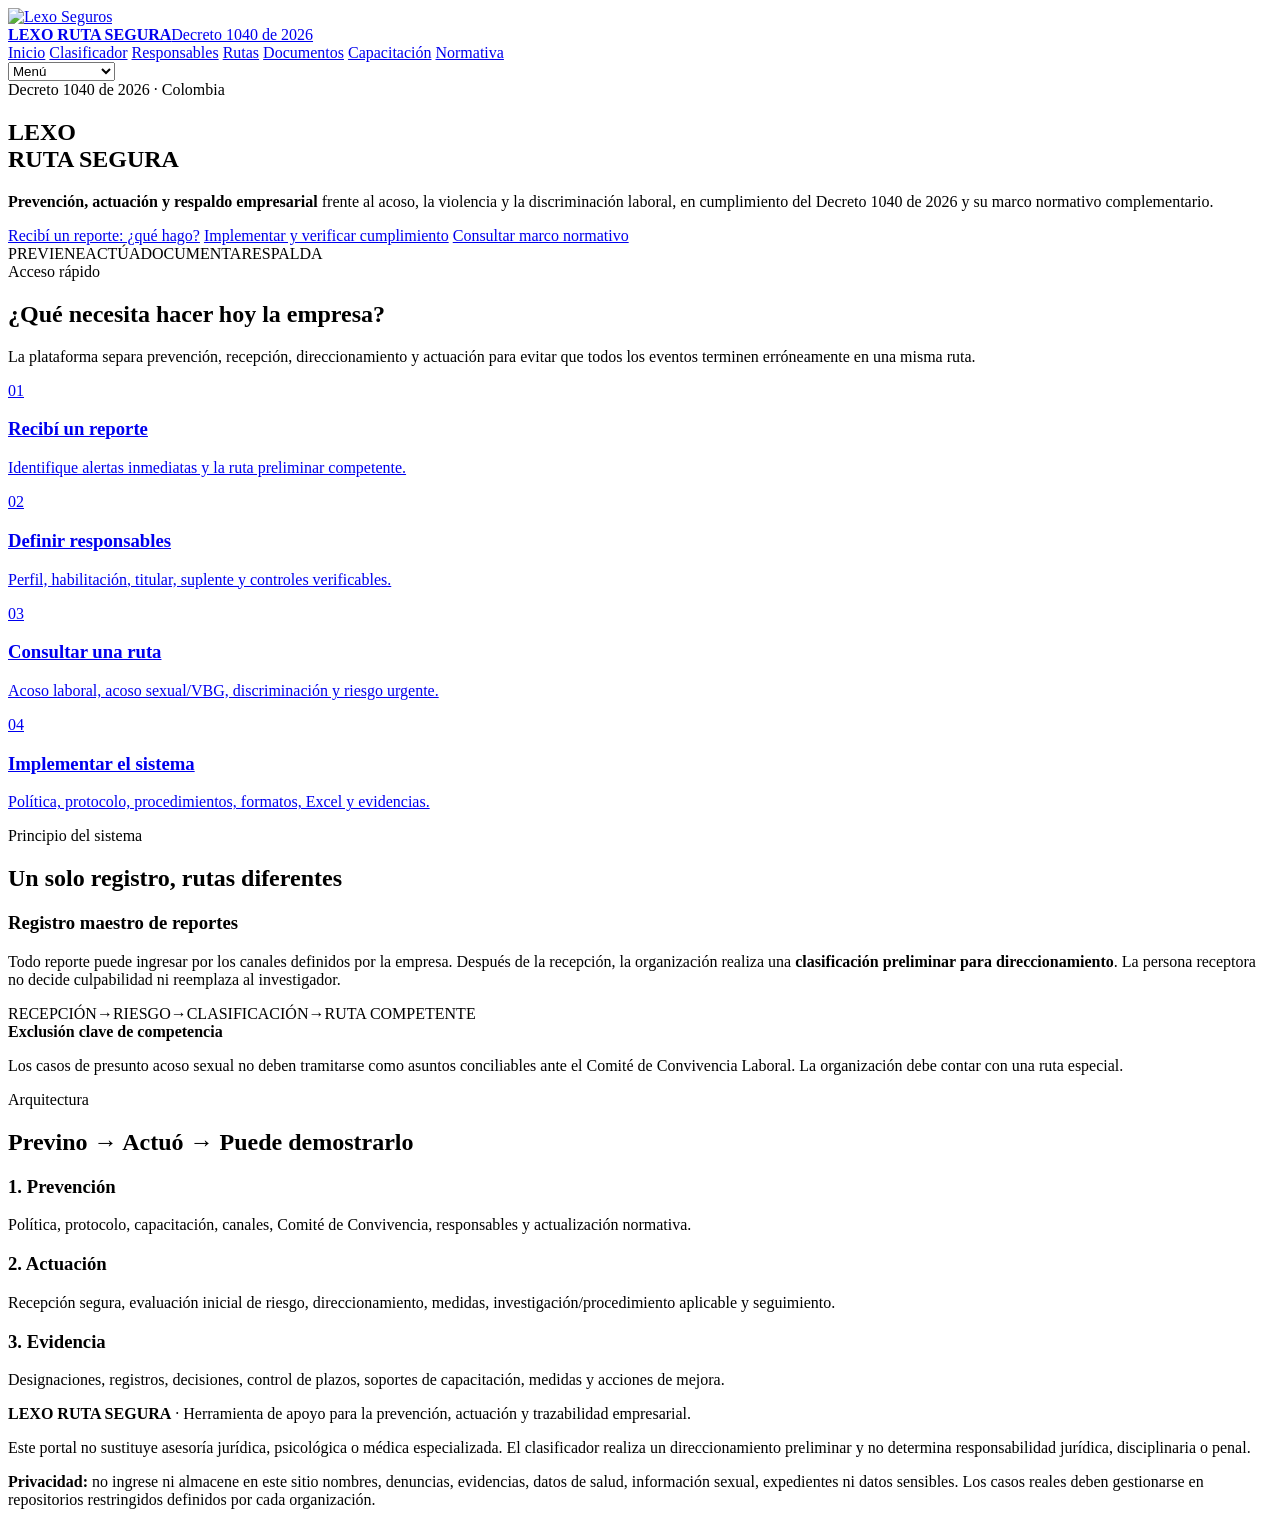
==== index.html @ 1c109109 "Add files via upload" ====
<!doctype html>
<html lang="es">
<head>
<meta charset="utf-8">
<meta name="viewport" content="width=device-width,initial-scale=1">
<title>Inicio · Lexo Ruta Segura</title>
<meta name="description" content="Lexo Ruta Segura: prevención, actuación y respaldo empresarial frente al acoso, violencia y discriminación laboral.">
<link rel="stylesheet" href="css/styles.css">
</head>
<body>

<header class="site-header">
  <div class="container nav">
    <a class="brand" href="index.html">
      <img src="assets/logo-lexo.png" alt="Lexo Seguros">
      <div class="brand-copy"><strong>LEXO RUTA SEGURA</strong><span>Decreto 1040 de 2026</span></div>
    </a>
    <nav class="menu" aria-label="Navegación principal">
      <a href="index.html">Inicio</a>
      <a href="clasificador.html">Clasificador</a>
      <a href="responsables.html">Responsables</a>
      <a href="rutas.html">Rutas</a>
      <a href="documentos.html">Documentos</a>
      <a href="capacitacion.html">Capacitación</a>
      <a href="normativa.html">Normativa</a>
    </nav>
    <select id="mobileNav" class="mobile-menu" aria-label="Menú">
      <option value="">Menú</option>
      <option value="index.html">Inicio</option>
      <option value="clasificador.html">Clasificador</option>
      <option value="responsables.html">Responsables</option>
      <option value="rutas.html">Rutas</option>
      <option value="documentos.html">Documentos</option>
      <option value="capacitacion.html">Capacitación</option>
      <option value="normativa.html">Normativa</option>
    </select>
  </div>
</header>


<main>
<section class="hero">
  <div class="container">
    <div class="kicker">Decreto 1040 de 2026 · Colombia</div>
    <h1>LEXO<br>RUTA SEGURA</h1>
    <p class="lead"><strong>Prevención, actuación y respaldo empresarial</strong> frente al acoso, la violencia y la discriminación laboral, en cumplimiento del Decreto 1040 de 2026 y su marco normativo complementario.</p>
    <div class="hero-actions">
      <a class="btn btn-primary" href="clasificador.html">Recibí un reporte: ¿qué hago?</a>
      <a class="btn btn-dark" href="documentos.html">Implementar y verificar cumplimiento</a>
      <a class="btn btn-light" href="normativa.html">Consultar marco normativo</a>
    </div>
    <div class="tag-row">
      <span class="tag">PREVIENE</span><span class="tag">ACTÚA</span><span class="tag">DOCUMENTA</span><span class="tag">RESPALDA</span>
    </div>
  </div>
</section>

<section class="section">
<div class="container">
  <div class="section-head"><div><div class="kicker">Acceso rápido</div><h2>¿Qué necesita hacer hoy la empresa?</h2></div><p>La plataforma separa prevención, recepción, direccionamiento y actuación para evitar que todos los eventos terminen erróneamente en una misma ruta.</p></div>
  <div class="grid grid-4">
    <a class="card card-link" href="clasificador.html"><span class="num">01</span><h3>Recibí un reporte</h3><p>Identifique alertas inmediatas y la ruta preliminar competente.</p></a>
    <a class="card card-link" href="responsables.html"><span class="num">02</span><h3>Definir responsables</h3><p>Perfil, habilitación, titular, suplente y controles verificables.</p></a>
    <a class="card card-link" href="rutas.html"><span class="num">03</span><h3>Consultar una ruta</h3><p>Acoso laboral, acoso sexual/VBG, discriminación y riesgo urgente.</p></a>
    <a class="card card-link" href="documentos.html"><span class="num">04</span><h3>Implementar el sistema</h3><p>Política, protocolo, procedimientos, formatos, Excel y evidencias.</p></a>
  </div>
</div>
</section>

<section class="section soft">
<div class="container">
  <div class="section-head"><div><div class="kicker">Principio del sistema</div><h2>Un solo registro, rutas diferentes</h2></div></div>
  <div class="profile-box">
    <div class="card">
      <h3>Registro maestro de reportes</h3>
      <p>Todo reporte puede ingresar por los canales definidos por la empresa. Después de la recepción, la organización realiza una <strong>clasificación preliminar para direccionamiento</strong>. La persona receptora no decide culpabilidad ni reemplaza al investigador.</p>
      <div class="route"><span>RECEPCIÓN</span><b>→</b><span>RIESGO</span><b>→</b><span>CLASIFICACIÓN</span><b>→</b><span>RUTA COMPETENTE</span></div>
    </div>
    <div class="alert">
      <strong>Exclusión clave de competencia</strong>
      <p>Los casos de presunto acoso sexual no deben tramitarse como asuntos conciliables ante el Comité de Convivencia Laboral. La organización debe contar con una ruta especial.</p>
    </div>
  </div>
</div>
</section>

<section class="section">
<div class="container">
  <div class="section-head"><div><div class="kicker">Arquitectura</div><h2>Previno → Actuó → Puede demostrarlo</h2></div></div>
  <div class="grid grid-3">
    <div class="card"><h3>1. Prevención</h3><p>Política, protocolo, capacitación, canales, Comité de Convivencia, responsables y actualización normativa.</p></div>
    <div class="card"><h3>2. Actuación</h3><p>Recepción segura, evaluación inicial de riesgo, direccionamiento, medidas, investigación/procedimiento aplicable y seguimiento.</p></div>
    <div class="card"><h3>3. Evidencia</h3><p>Designaciones, registros, decisiones, control de plazos, soportes de capacitación, medidas y acciones de mejora.</p></div>
  </div>
</div>
</section>
</main>


<footer>
  <div class="container">
    <strong>LEXO RUTA SEGURA</strong> · Herramienta de apoyo para la prevención, actuación y trazabilidad empresarial.
    <p>Este portal no sustituye asesoría jurídica, psicológica o médica especializada. El clasificador realiza un direccionamiento preliminar y no determina responsabilidad jurídica, disciplinaria o penal.</p>
    <p><strong>Privacidad:</strong> no ingrese ni almacene en este sitio nombres, denuncias, evidencias, datos de salud, información sexual, expedientes ni datos sensibles. Los casos reales deben gestionarse en repositorios restringidos definidos por cada organización.</p>
  </div>
</footer>

<script src="js/app.js"></script>
</body>
</html>
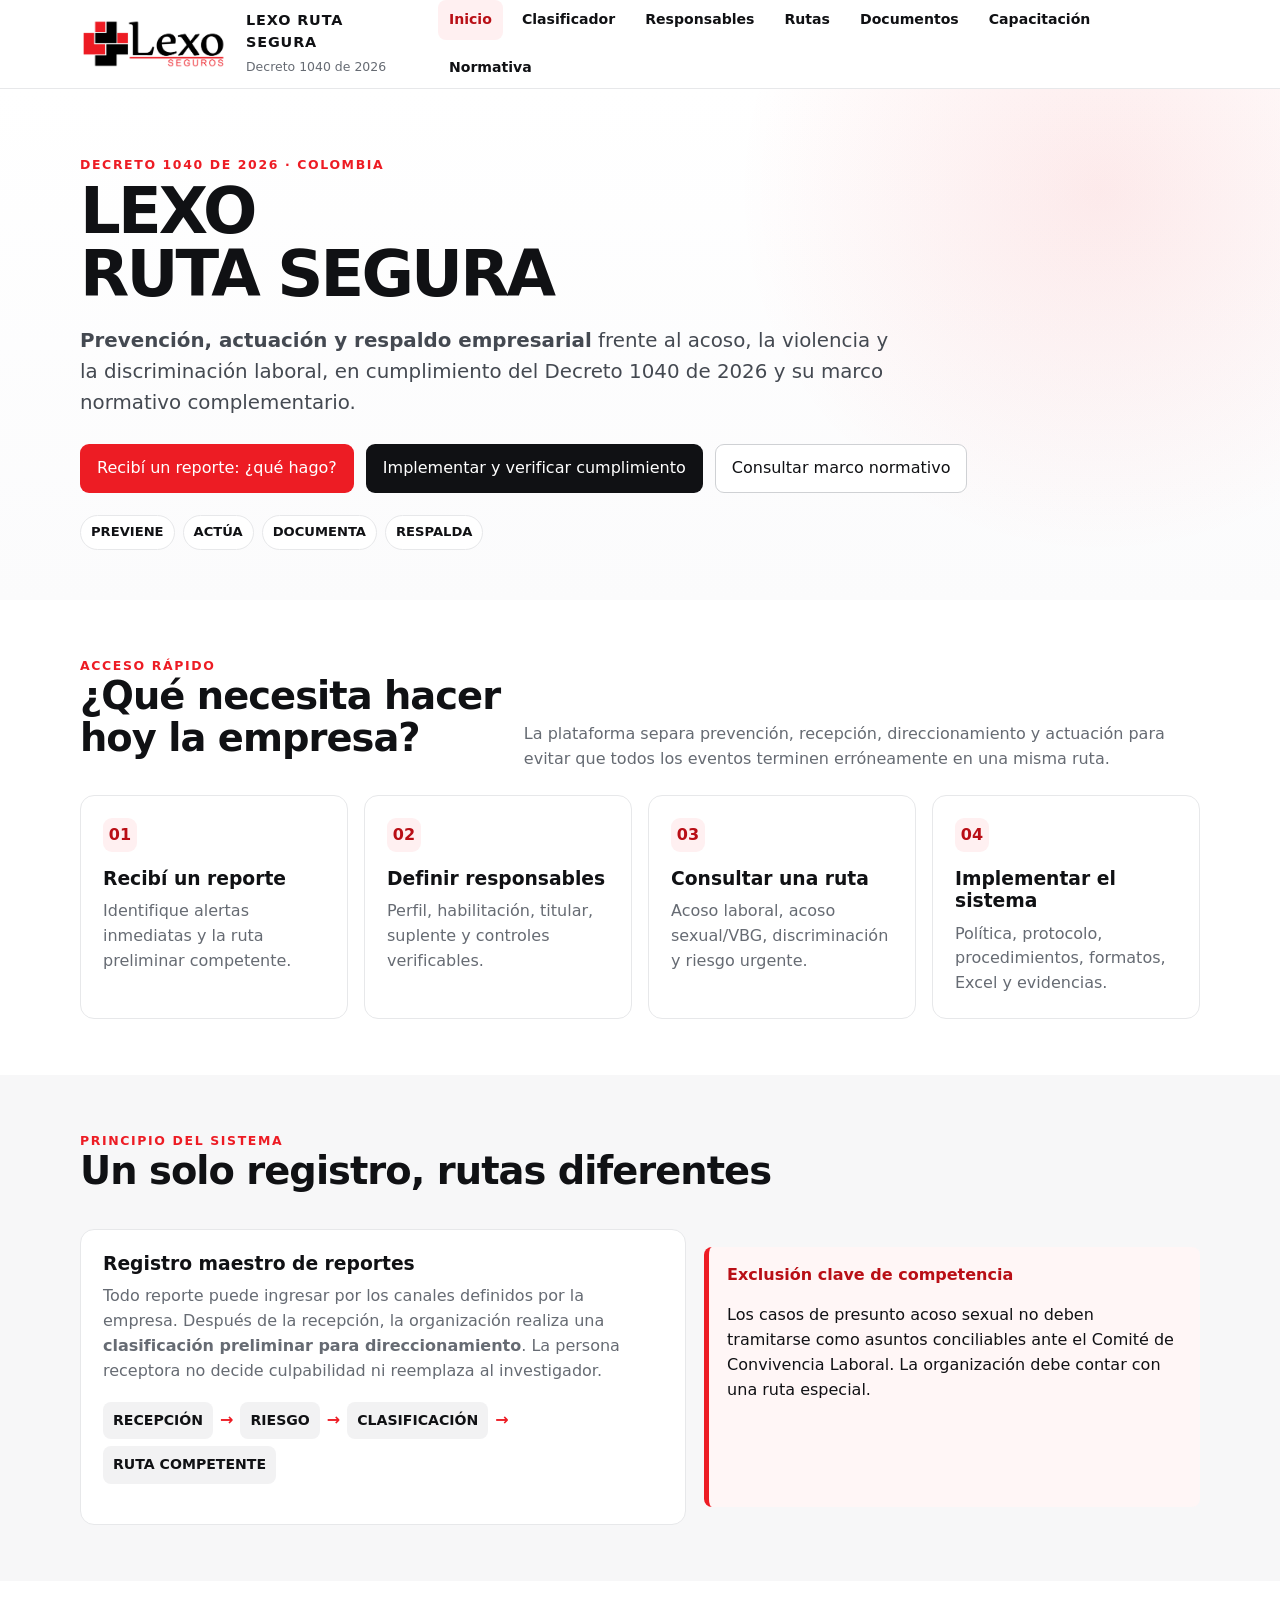
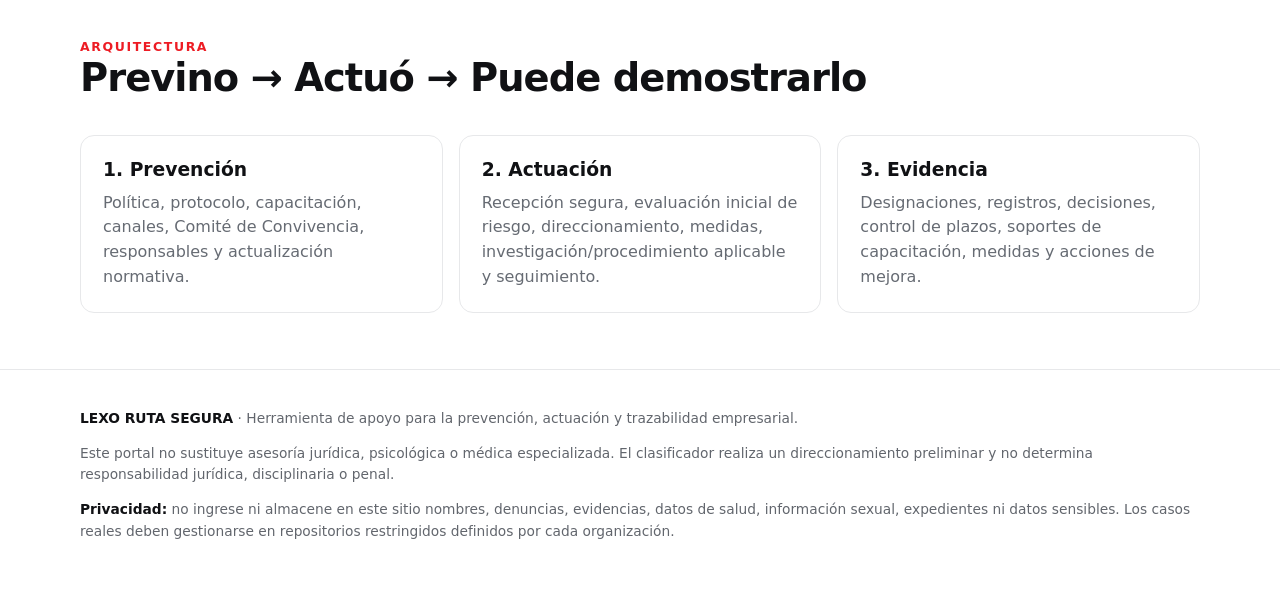
==== commit 255c5496: "Add files via upload" ====
--- a/index.html
+++ b/index.html
@@ -5,14 +5,14 @@
 <meta name="viewport" content="width=device-width,initial-scale=1">
 <title>Inicio · Lexo Ruta Segura</title>
 <meta name="description" content="Lexo Ruta Segura: prevención, actuación y respaldo empresarial frente al acoso, violencia y discriminación laboral.">
-<link rel="stylesheet" href="css/styles.css">
+<link rel="stylesheet" href="styles.css">
 </head>
 <body>
 
 <header class="site-header">
   <div class="container nav">
     <a class="brand" href="index.html">
-      <img src="assets/logo-lexo.png" alt="Lexo Seguros">
+      <img src="logo-lexo.png" alt="Lexo Seguros">
       <div class="brand-copy"><strong>LEXO RUTA SEGURA</strong><span>Decreto 1040 de 2026</span></div>
     </a>
     <nav class="menu" aria-label="Navegación principal">
@@ -105,6 +105,6 @@
   </div>
 </footer>
 
-<script src="js/app.js"></script>
+<script src="app.js"></script>
 </body>
 </html>
--- a/styles.css
+++ b/styles.css
@@ -0,0 +1,139 @@
+
+:root{
+  --lexo-red:#ed1c24;
+  --lexo-red-dark:#b90f16;
+  --ink:#101114;
+  --muted:#666b73;
+  --line:#e7e8ea;
+  --soft:#f7f7f8;
+  --white:#fff;
+  --green:#147a42;
+  --amber:#9a6500;
+  --blue:#195fb0;
+}
+*{box-sizing:border-box}
+html{scroll-behavior:smooth}
+body{
+  margin:0;font-family:Inter,ui-sans-serif,system-ui,-apple-system,BlinkMacSystemFont,"Segoe UI",sans-serif;
+  color:var(--ink);background:var(--white);line-height:1.55;
+}
+a{color:inherit}
+.container{width:min(1120px,calc(100% - 32px));margin:auto}
+.site-header{
+  position:sticky;top:0;z-index:30;background:rgba(255,255,255,.96);backdrop-filter:blur(10px);
+  border-bottom:1px solid var(--line)
+}
+.nav{display:flex;align-items:center;justify-content:space-between;gap:24px;min-height:76px}
+.brand{display:flex;align-items:center;gap:16px;text-decoration:none}
+.brand img{width:150px;max-height:58px;object-fit:contain}
+.brand-copy strong{display:block;font-size:.9rem;letter-spacing:.06em}
+.brand-copy span{font-size:.78rem;color:var(--muted)}
+.menu{display:flex;flex-wrap:wrap;gap:8px}
+.menu a{padding:9px 11px;border-radius:8px;text-decoration:none;font-size:.88rem;font-weight:650}
+.menu a:hover,.menu a.active{background:#fff0f1;color:var(--lexo-red-dark)}
+.hero{
+  padding:66px 0 50px;background:
+  radial-gradient(circle at 86% 20%,rgba(237,28,36,.09),transparent 31%),
+  linear-gradient(180deg,#fff,#fbfbfc)
+}
+.kicker{color:var(--lexo-red);font-weight:800;letter-spacing:.13em;text-transform:uppercase;font-size:.78rem}
+h1{font-size:clamp(2.3rem,5vw,4.9rem);line-height:.99;letter-spacing:-.045em;margin:.35rem 0 1rem}
+h2{font-size:clamp(1.65rem,3vw,2.4rem);line-height:1.1;letter-spacing:-.025em;margin:0 0 .75rem}
+h3{line-height:1.2;margin:.1rem 0 .55rem}
+.lead{max-width:820px;color:#444951;font-size:clamp(1.06rem,1.8vw,1.24rem)}
+.hero-actions,.actions{display:flex;flex-wrap:wrap;gap:12px;margin-top:26px}
+.btn{
+  display:inline-flex;align-items:center;justify-content:center;min-height:46px;padding:11px 16px;
+  border-radius:9px;text-decoration:none;font-weight:750;border:1px solid transparent;cursor:pointer;
+  font:inherit
+}
+.btn-primary{background:var(--lexo-red);color:#fff}
+.btn-primary:hover{background:var(--lexo-red-dark)}
+.btn-dark{background:var(--ink);color:#fff}
+.btn-light{background:#fff;border-color:#cfd1d4}
+.btn-light:hover{border-color:var(--ink)}
+.tag-row{display:flex;flex-wrap:wrap;gap:8px;margin-top:22px}
+.tag{border:1px solid var(--line);padding:6px 10px;border-radius:999px;font-size:.82rem;font-weight:700;background:#fff}
+.section{padding:56px 0}
+.section.soft{background:var(--soft)}
+.section-head{display:flex;justify-content:space-between;align-items:end;gap:20px;margin-bottom:24px}
+.section-head p{max-width:680px;color:var(--muted);margin:0}
+.grid{display:grid;gap:16px}
+.grid-4{grid-template-columns:repeat(4,minmax(0,1fr))}
+.grid-3{grid-template-columns:repeat(3,minmax(0,1fr))}
+.grid-2{grid-template-columns:repeat(2,minmax(0,1fr))}
+.card{
+  border:1px solid var(--line);border-radius:14px;background:#fff;padding:22px;min-width:0
+}
+.card p{color:var(--muted);margin:.45rem 0 0}
+.card-link{text-decoration:none;transition:.18s ease}
+.card-link:hover{border-color:#c6c8cb;transform:translateY(-2px)}
+.card .num{display:inline-flex;width:34px;height:34px;align-items:center;justify-content:center;background:#fff0f1;color:var(--lexo-red-dark);border-radius:9px;font-weight:900;margin-bottom:14px}
+.alert{border-left:5px solid var(--lexo-red);background:#fff6f6;padding:16px 18px;border-radius:8px;margin:18px 0}
+.alert strong{color:var(--lexo-red-dark)}
+.note{border-left:4px solid var(--ink);background:#f7f7f8;padding:15px 17px;border-radius:8px}
+.safe-note{border-left-color:var(--green);background:#f2fbf6}
+.warning-note{border-left-color:#d38b00;background:#fff9eb}
+table{width:100%;border-collapse:collapse;background:#fff}
+th,td{text-align:left;vertical-align:top;padding:13px 12px;border-bottom:1px solid var(--line)}
+th{font-size:.79rem;text-transform:uppercase;letter-spacing:.05em;color:#555;background:#fafafa}
+.table-wrap{overflow:auto;border:1px solid var(--line);border-radius:12px}
+.steps{counter-reset:step;display:grid;gap:12px}
+.step{position:relative;padding:18px 18px 18px 62px;border:1px solid var(--line);border-radius:12px;background:#fff}
+.step:before{
+  counter-increment:step;content:counter(step);position:absolute;left:17px;top:16px;width:31px;height:31px;border-radius:50%;
+  display:grid;place-items:center;background:var(--ink);color:#fff;font-weight:850
+}
+.route{
+  display:flex;flex-wrap:wrap;align-items:center;gap:7px;margin:18px 0
+}
+.route span{padding:8px 10px;border-radius:8px;background:#f2f2f3;font-weight:750;font-size:.88rem}
+.route b{color:var(--lexo-red)}
+.form-card{border:1px solid var(--line);border-radius:14px;padding:22px;background:#fff}
+.question{display:none}
+.question.active{display:block}
+.question h2{font-size:1.55rem}
+.options{display:grid;gap:10px;margin-top:18px}
+.option{
+  width:100%;text-align:left;border:1px solid #d7d9dc;border-radius:10px;padding:15px;background:#fff;
+  font:inherit;font-weight:700;cursor:pointer
+}
+.option:hover{border-color:var(--lexo-red);background:#fff8f8}
+.progress{height:7px;background:#ececef;border-radius:999px;overflow:hidden;margin:0 0 24px}
+.progress > div{height:100%;background:var(--lexo-red);width:0;transition:width .2s}
+.result{display:none}
+.result.active{display:block}
+.result .badge{display:inline-block;padding:5px 9px;border-radius:999px;font-weight:850;font-size:.78rem;margin-bottom:10px}
+.badge-red{background:#ffe2e4;color:#9c1016}
+.badge-green{background:#dff4e7;color:#0e6334}
+.badge-blue{background:#e6effc;color:#184f92}
+.badge-amber{background:#fff1cf;color:#7b5300}
+.checklist{list-style:none;padding:0;margin:14px 0}
+.checklist li{position:relative;padding:8px 0 8px 27px;border-bottom:1px dashed #ececee}
+.checklist li:before{content:"✓";position:absolute;left:3px;color:var(--lexo-red);font-weight:900}
+.profile-box{display:grid;grid-template-columns:1.1fr .9fr;gap:18px}
+.pill{display:inline-block;border-radius:999px;padding:5px 9px;background:#f0f1f2;font-size:.78rem;font-weight:750;margin:2px}
+.doc-status{font-size:.74rem;font-weight:850;text-transform:uppercase;letter-spacing:.05em}
+.status-ready{color:var(--green)}
+.status-build{color:var(--amber)}
+.status-next{color:var(--blue)}
+footer{padding:38px 0;border-top:1px solid var(--line);color:#62666d;font-size:.86rem}
+footer strong{color:var(--ink)}
+.mobile-menu{display:none}
+.legal-links a{color:var(--blue);text-decoration:none}
+.legal-links a:hover{text-decoration:underline}
+.small{font-size:.86rem;color:var(--muted)}
+@media(max-width:900px){
+  .grid-4,.grid-3{grid-template-columns:repeat(2,minmax(0,1fr))}
+  .profile-box{grid-template-columns:1fr}
+  .brand-copy{display:none}
+  .menu{display:none}
+  .mobile-menu{display:block}
+}
+@media(max-width:600px){
+  .container{width:min(100% - 24px,1120px)}
+  .grid-4,.grid-3,.grid-2{grid-template-columns:1fr}
+  .hero{padding-top:42px}
+  .brand img{width:126px}
+  th,td{padding:10px 9px}
+}
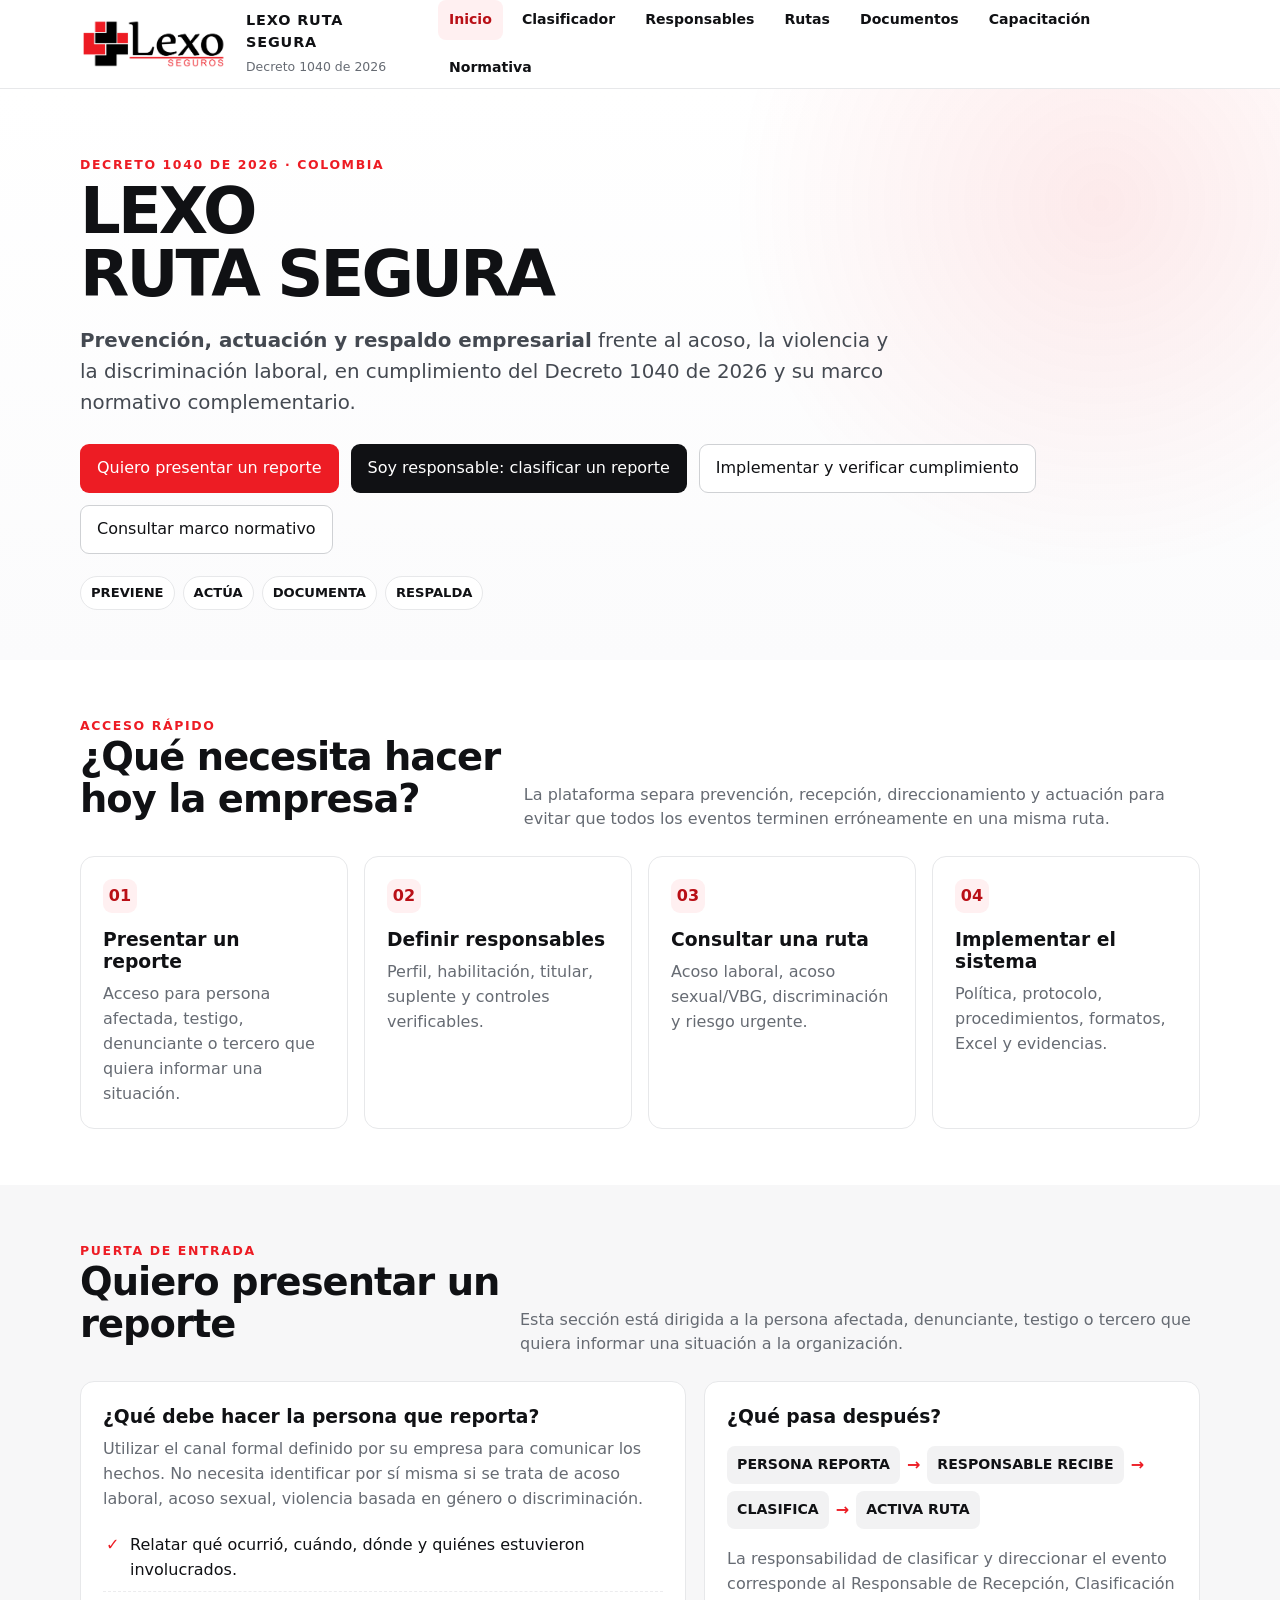
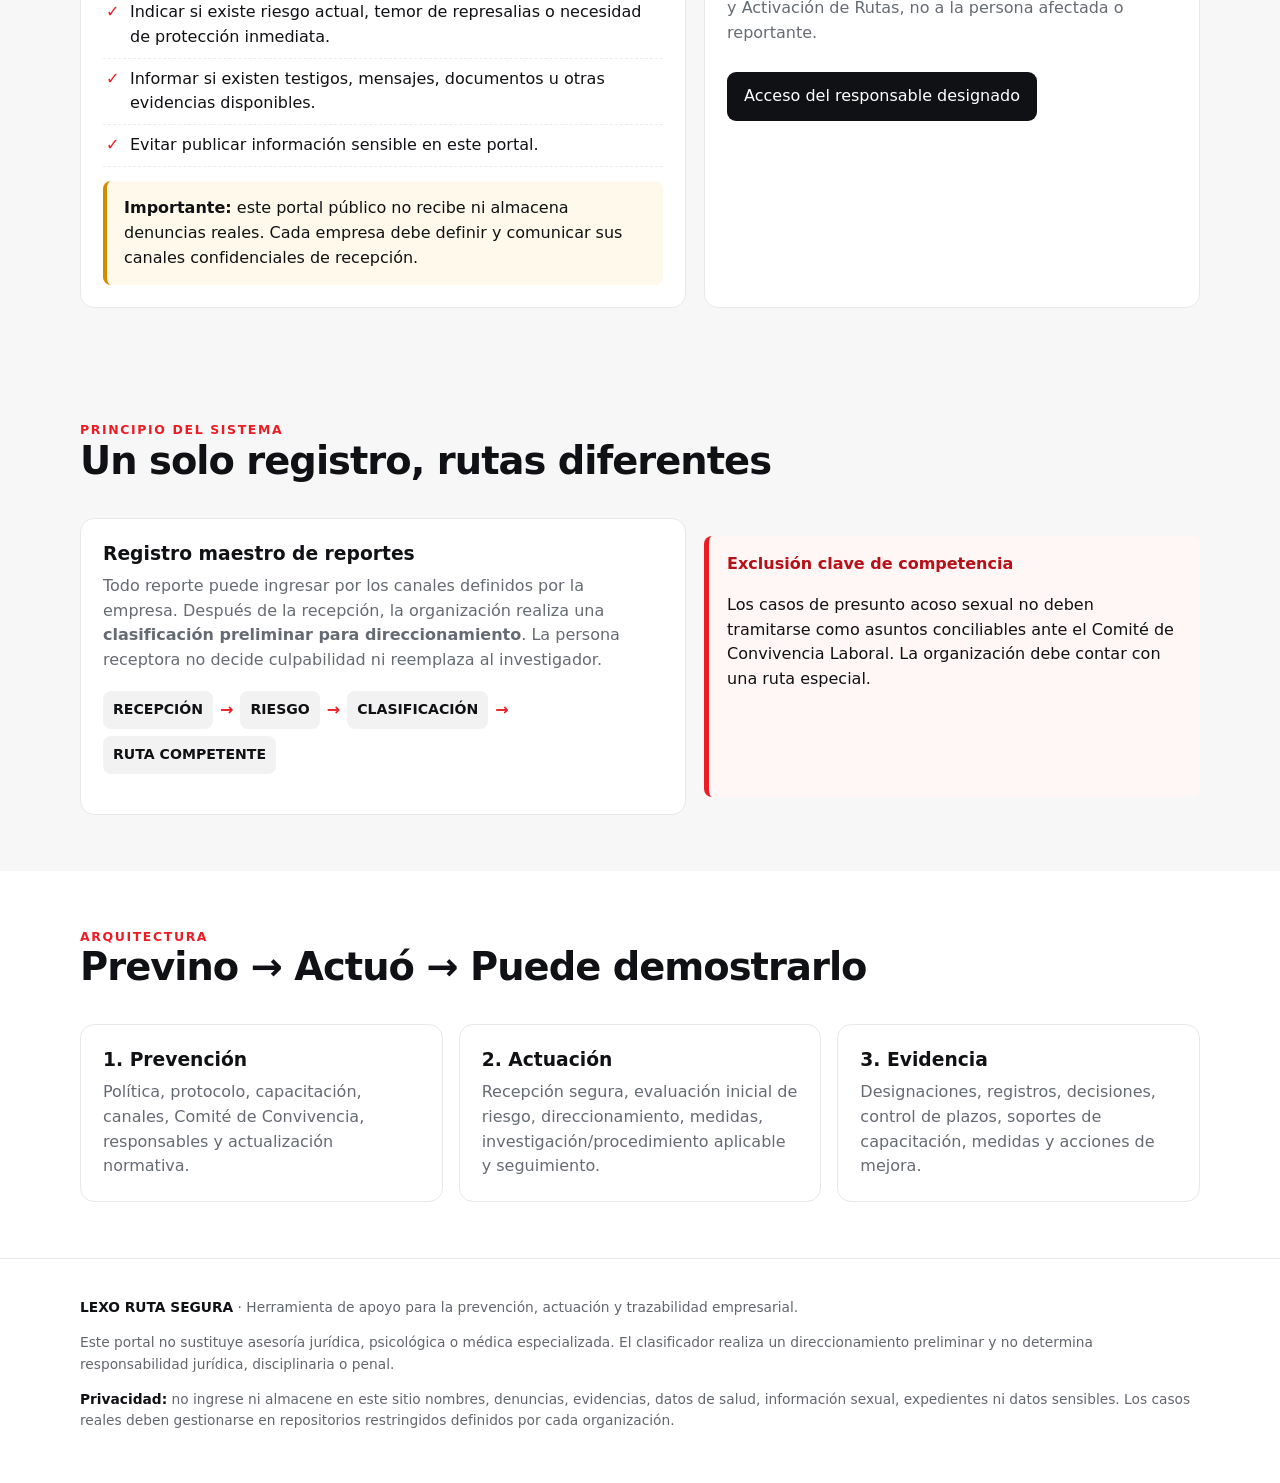
==== commit e733abac: "Add files via upload" ====
--- a/index.html
+++ b/index.html
@@ -45,8 +45,9 @@
     <h1>LEXO<br>RUTA SEGURA</h1>
     <p class="lead"><strong>Prevención, actuación y respaldo empresarial</strong> frente al acoso, la violencia y la discriminación laboral, en cumplimiento del Decreto 1040 de 2026 y su marco normativo complementario.</p>
     <div class="hero-actions">
-      <a class="btn btn-primary" href="clasificador.html">Recibí un reporte: ¿qué hago?</a>
-      <a class="btn btn-dark" href="documentos.html">Implementar y verificar cumplimiento</a>
+      <a class="btn btn-primary" href="#presentar-reporte">Quiero presentar un reporte</a>
+      <a class="btn btn-dark" href="clasificador.html">Soy responsable: clasificar un reporte</a>
+      <a class="btn btn-light" href="documentos.html">Implementar y verificar cumplimiento</a>
       <a class="btn btn-light" href="normativa.html">Consultar marco normativo</a>
     </div>
     <div class="tag-row">
@@ -59,10 +60,39 @@
 <div class="container">
   <div class="section-head"><div><div class="kicker">Acceso rápido</div><h2>¿Qué necesita hacer hoy la empresa?</h2></div><p>La plataforma separa prevención, recepción, direccionamiento y actuación para evitar que todos los eventos terminen erróneamente en una misma ruta.</p></div>
   <div class="grid grid-4">
-    <a class="card card-link" href="clasificador.html"><span class="num">01</span><h3>Recibí un reporte</h3><p>Identifique alertas inmediatas y la ruta preliminar competente.</p></a>
+    <a class="card card-link" href="#presentar-reporte"><span class="num">01</span><h3>Presentar un reporte</h3><p>Acceso para persona afectada, testigo, denunciante o tercero que quiera informar una situación.</p></a>
     <a class="card card-link" href="responsables.html"><span class="num">02</span><h3>Definir responsables</h3><p>Perfil, habilitación, titular, suplente y controles verificables.</p></a>
     <a class="card card-link" href="rutas.html"><span class="num">03</span><h3>Consultar una ruta</h3><p>Acoso laboral, acoso sexual/VBG, discriminación y riesgo urgente.</p></a>
     <a class="card card-link" href="documentos.html"><span class="num">04</span><h3>Implementar el sistema</h3><p>Política, protocolo, procedimientos, formatos, Excel y evidencias.</p></a>
+  </div>
+</div>
+</section>
+
+
+<section class="section soft" id="presentar-reporte">
+<div class="container">
+  <div class="section-head">
+    <div><div class="kicker">Puerta de entrada</div><h2>Quiero presentar un reporte</h2></div>
+    <p>Esta sección está dirigida a la persona afectada, denunciante, testigo o tercero que quiera informar una situación a la organización.</p>
+  </div>
+  <div class="profile-box">
+    <div class="card">
+      <h3>¿Qué debe hacer la persona que reporta?</h3>
+      <p>Utilizar el canal formal definido por su empresa para comunicar los hechos. No necesita identificar por sí misma si se trata de acoso laboral, acoso sexual, violencia basada en género o discriminación.</p>
+      <ul class="checklist">
+        <li>Relatar qué ocurrió, cuándo, dónde y quiénes estuvieron involucrados.</li>
+        <li>Indicar si existe riesgo actual, temor de represalias o necesidad de protección inmediata.</li>
+        <li>Informar si existen testigos, mensajes, documentos u otras evidencias disponibles.</li>
+        <li>Evitar publicar información sensible en este portal.</li>
+      </ul>
+      <div class="note warning-note"><strong>Importante:</strong> este portal público no recibe ni almacena denuncias reales. Cada empresa debe definir y comunicar sus canales confidenciales de recepción.</div>
+    </div>
+    <div class="card">
+      <h3>¿Qué pasa después?</h3>
+      <div class="route"><span>PERSONA REPORTA</span><b>→</b><span>RESPONSABLE RECIBE</span><b>→</b><span>CLASIFICA</span><b>→</b><span>ACTIVA RUTA</span></div>
+      <p>La responsabilidad de clasificar y direccionar el evento corresponde al Responsable de Recepción, Clasificación y Activación de Rutas, no a la persona afectada o reportante.</p>
+      <div class="actions"><a class="btn btn-dark" href="clasificador.html">Acceso del responsable designado</a></div>
+    </div>
   </div>
 </div>
 </section>
